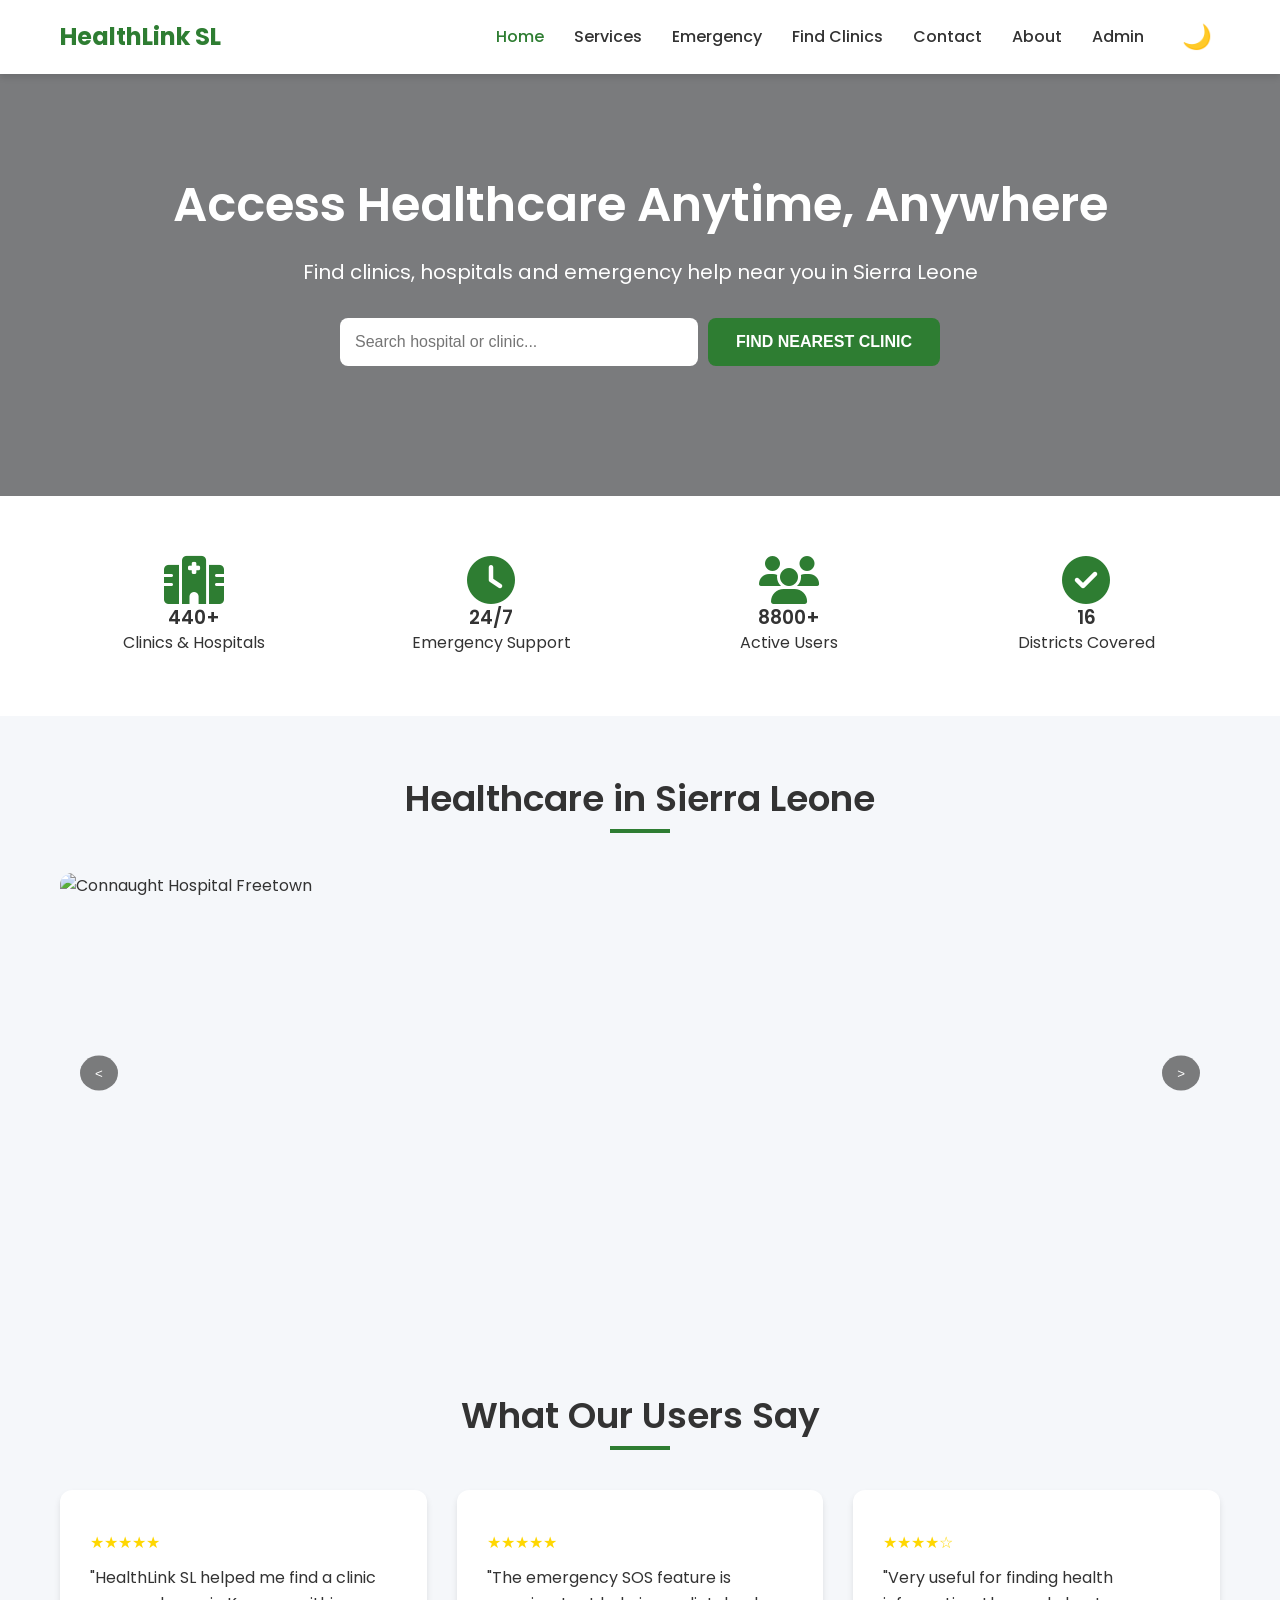
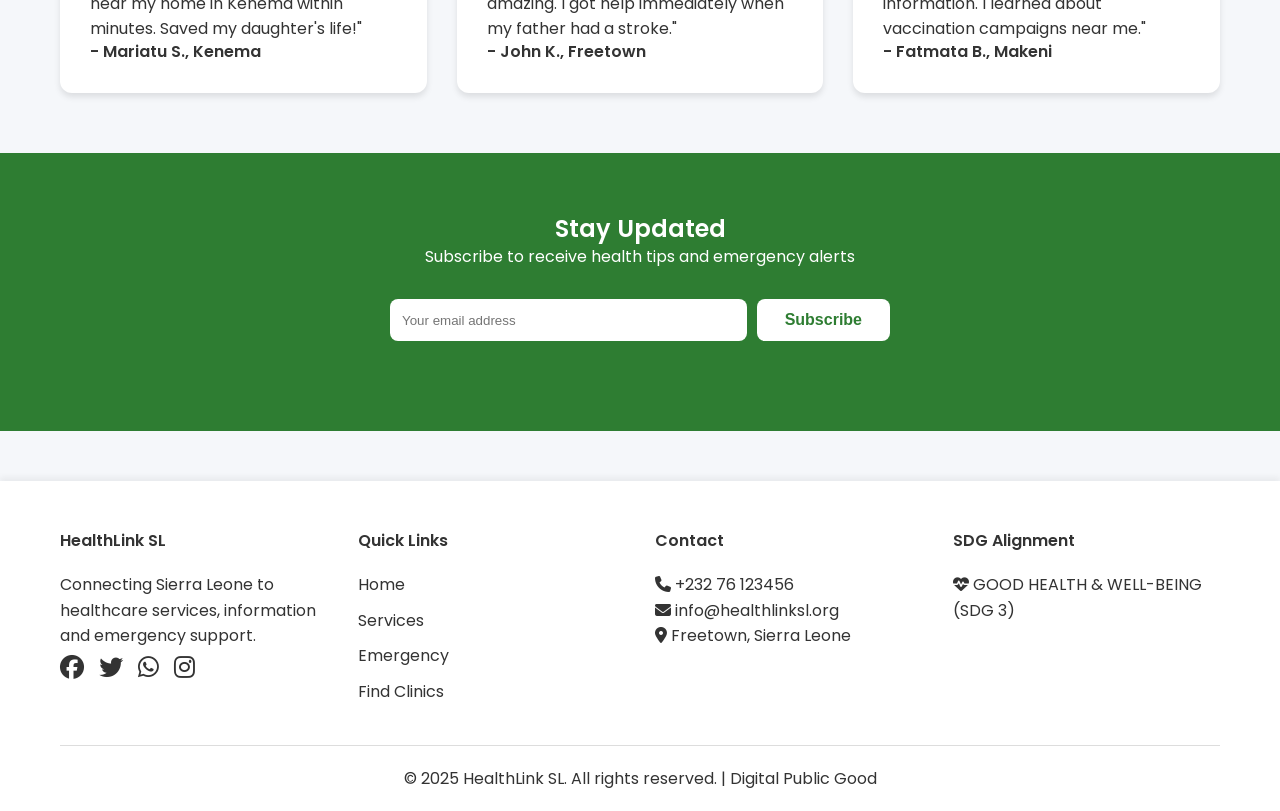
==== index.html @ 3e508c52 "Add files via upload" ====
<!DOCTYPE html>
<html lang="en">
<head>
    <meta charset="UTF-8">
    <meta name="viewport" content="width=device-width, initial-scale=1.0, viewport-fit=cover">
    <meta name="description" content="HealthLink SL - Connecting Sierra Leone to healthcare services anytime, anywhere">
    <meta name="theme-color" content="#2E7D32">
    <title>HealthLink SL | Healthcare Access in Sierra Leone</title>
    <link rel="stylesheet" href="css/style.css">
    <link rel="manifest" href="manifest.json">
    <link rel="apple-touch-icon" href="images/icons/icon-192x192.png">
    <!-- Font Awesome Icons -->
    <link rel="stylesheet" href="https://cdnjs.cloudflare.com/ajax/libs/font-awesome/6.4.0/css/all.min.css">
    <!-- Google Fonts -->
    <link href="https://fonts.googleapis.com/css2?family=Poppins:wght@300;400;500;600;700&family=Roboto:wght@300;400;500;700&display=swap" rel="stylesheet">
    <!-- Google Translate -->
   <script>
function googleTranslateElementInit() {
    new google.translate.TranslateElement({
        pageLanguage: 'en',
        includedLanguages: 'en,fr,ar,zh',
        layout: google.translate.TranslateElement.InlineLayout.SIMPLE
    }, 'google_translate_element');
}
</script>
<script src="//translate.google.com/translate_a/element.js?cb=googleTranslateElementInit"></script>
<!-- Register Service Worker for Offline Mode -->
<script>
if ('serviceWorker' in navigator) {
    navigator.serviceWorker.register('/service-worker.js')
        .then(reg => console.log('✅ Service Worker registered:', reg))
        .catch(err => console.log('❌ Service Worker error:', err));
}
</script>
<body>

<!-- Navigation Bar -->
<nav class="navbar">
    <div class="nav-container">
        <div class="logo">
            <img src="images/logo-placeholder.png" alt="HealthLink SL Logo" onerror="this.style.display='none'">
            <span style="color:#2E7D32;">HealthLink SL</span>
        </div>
        <div class="hamburger">
            <span></span>
            <span></span>
            <span></span>
        </div>
        <div class="nav-menu">
            <a href="index.html" class="active">Home</a>
            <a href="services.html">Services</a>
            <a href="emergency.html">Emergency</a>
            <a href="clinics.html">Find Clinics</a>
            <a href="contact.html">Contact</a>
            <a href="about.html">About</a>
            <a href="admin.html">Admin</a>
            <button class="dark-mode-toggle">🌙</button>
        </div>
    </div>
</nav>

<!-- Hero Section with Carousel -->
<section class="hero">
    <div class="container">
        <h1>Access Healthcare Anytime, Anywhere</h1>
        <p>Find clinics, hospitals and emergency help near you in Sierra Leone</p>
        <div class="search-box">
            <input type="text" placeholder="Search hospital or clinic..." id="heroSearch">
            <button class="btn btn-primary" onclick="window.location.href='clinics.html'">FIND NEAREST CLINIC</button>
        </div>
    </div>
</section>

<!-- Stats Counter Section -->
<section class="stats" style="padding: 60px 0; background: var(--bg-white);">
    <div class="container">
        <div class="stats-grid" style="display: grid; grid-template-columns: repeat(4, 1fr); gap: 30px; text-align: center;">
            <div class="stat-item">
                <i class="fas fa-hospital" style="font-size: 48px; color: #2E7D32;"></i>
                <h3 id="stat-clinics">500+</h3>
                <p>Clinics & Hospitals</p>
            </div>
            <div class="stat-item">
                <i class="fas fa-clock" style="font-size: 48px; color: #2E7D32;"></i>
                <h3>24/7</h3>
                <p>Emergency Support</p>
            </div>
            <div class="stat-item">
                <i class="fas fa-users" style="font-size: 48px; color: #2E7D32;"></i>
                <h3 id="stat-users">10K+</h3>
                <p>Active Users</p>
            </div>
            <div class="stat-item">
                <i class="fas fa-check-circle" style="font-size: 48px; color: #2E7D32;"></i>
                <h3>16</h3>
                <p>Districts Covered</p>
            </div>
        </div>
    </div>
</section>

<!-- Image Carousel / Slider -->
<section class="carousel-section" style="padding: 60px 0;">
    <div class="container">
        <h2 class="section-title">Healthcare in Sierra Leone</h2>
        <div class="carousel-container" style="position: relative; overflow: hidden; border-radius: 12px;">
            <div class="carousel-slides" style="display: flex; transition: transform 0.5s ease;">
                <img src="https://images.unsplash.com/photo-1584515933487-779824d29309?w=1200&h=500&fit=crop" alt="Connaught Hospital Freetown" style="width: 100%; min-width: 100%; height: 400px; object-fit: cover;">
                <img src="https://images.unsplash.com/photo-1579684385127-1ef15d508118?w=1200&h=500&fit=crop" alt="Doctor with patient" style="width: 100%; min-width: 100%; height: 400px; object-fit: cover;">
                <img src="https://images.unsplash.com/photo-1581056771107-24ca5f033842?w=1200&h=500&fit=crop" alt="Emergency response" style="width: 100%; min-width: 100%; height: 400px; object-fit: cover;">
            </div>
            <button class="carousel-prev" style="position: absolute; top: 50%; left: 20px; transform: translateY(-50%); background: rgba(0,0,0,0.5); color: white; border: none; padding: 10px 15px; cursor: pointer; border-radius: 50%;">&lt;</button>
            <button class="carousel-next" style="position: absolute; top: 50%; right: 20px; transform: translateY(-50%); background: rgba(0,0,0,0.5); color: white; border: none; padding: 10px 15px; cursor: pointer; border-radius: 50%;">&gt;</button>
        </div>
    </div>
</section>

<!-- Testimonials Section -->
<section class="testimonials" style="padding: 60px 0; background: var(--bg-light);">
    <div class="container">
        <h2 class="section-title">What Our Users Say</h2>
        <div class="testimonials-grid" style="display: grid; grid-template-columns: repeat(3, 1fr); gap: 30px;">
            <div class="testimonial-card" style="background: var(--bg-white); padding: 30px; border-radius: 12px; box-shadow: var(--shadow);">
                <div class="rating">★★★★★</div>
                <p>"HealthLink SL helped me find a clinic near my home in Kenema within minutes. Saved my daughter's life!"</p>
                <h4>- Mariatu S., Kenema</h4>
            </div>
            <div class="testimonial-card" style="background: var(--bg-white); padding: 30px; border-radius: 12px; box-shadow: var(--shadow);">
                <div class="rating">★★★★★</div>
                <p>"The emergency SOS feature is amazing. I got help immediately when my father had a stroke."</p>
                <h4>- John K., Freetown</h4>
            </div>
            <div class="testimonial-card" style="background: var(--bg-white); padding: 30px; border-radius: 12px; box-shadow: var(--shadow);">
                <div class="rating">★★★★☆</div>
                <p>"Very useful for finding health information. I learned about vaccination campaigns near me."</p>
                <h4>- Fatmata B., Makeni</h4>
            </div>
        </div>
    </div>
</section>

<!-- Newsletter Signup -->
<section class="newsletter" style="padding: 60px 0; background: var(--primary); color: white;">
    <div class="container" style="text-align: center;">
        <h2>Stay Updated</h2>
        <p>Subscribe to receive health tips and emergency alerts</p>
        <form id="newsletterForm" style="display: flex; max-width: 500px; margin: 30px auto; gap: 10px;">
            <input type="email" id="newsletterEmail" placeholder="Your email address" required style="flex: 1; padding: 12px; border: none; border-radius: 8px;">
            <button type="submit" class="btn btn-primary" style="background: white; color: var(--primary);">Subscribe</button>
        </form>
    </div>
</section>

<!-- Footer -->
<footer class="footer">
    <div class="container">
        <div class="footer-grid">
            <div>
                <h4>HealthLink SL</h4>
                <p>Connecting Sierra Leone to healthcare services, information and emergency support.</p>
                <div class="social-links">
                    <a href="#"><i class="fab fa-facebook"></i></a>
                    <a href="#"><i class="fab fa-twitter"></i></a>
                    <a href="#"><i class="fab fa-whatsapp"></i></a>
                    <a href="#"><i class="fab fa-instagram"></i></a>
                </div>
            </div>
            <div>
                <h4>Quick Links</h4>
                <a href="index.html">Home</a>
                <a href="services.html">Services</a>
                <a href="emergency.html">Emergency</a>
                <a href="clinics.html">Find Clinics</a>
            </div>
            <div>
                <h4>Contact</h4>
                <p><i class="fas fa-phone"></i> +232 76 123456</p>
                <p><i class="fas fa-envelope"></i> info@healthlinksl.org</p>
                <p><i class="fas fa-map-marker-alt"></i> Freetown, Sierra Leone</p>
            </div>
            <div>
                <h4>SDG Alignment</h4>
                <p><i class="fas fa-heartbeat"></i> GOOD HEALTH & WELL-BEING (SDG 3)</p>
                <div id="google_translate_element"></div>
            </div>
        </div>
        <div class="copyright">
            <p>&copy; 2025 HealthLink SL. All rights reserved. | Digital Public Good</p>
        </div>
    </div>
</footer>

<script src="js/main.js"></script>
<script>
    // Carousel functionality
    const slides = document.querySelector('.carousel-slides');
    const prevBtn = document.querySelector('.carousel-prev');
    const nextBtn = document.querySelector('.carousel-next');
    let currentIndex = 0;
    
    if (slides && prevBtn && nextBtn) {
        const totalSlides = slides.children.length;
        
        const updateCarousel = () => {
            slides.style.transform = `translateX(-${currentIndex * 100}%)`;
        };
        
        nextBtn.addEventListener('click', () => {
            currentIndex = (currentIndex + 1) % totalSlides;
            updateCarousel();
        });
        
        prevBtn.addEventListener('click', () => {
            currentIndex = (currentIndex - 1 + totalSlides) % totalSlides;
            updateCarousel();
        });
        
        // Auto slide every 5 seconds
        setInterval(() => {
            currentIndex = (currentIndex + 1) % totalSlides;
            updateCarousel();
        }, 5000);
    }
    
    // Newsletter form
    const newsletterForm = document.getElementById('newsletterForm');
    if (newsletterForm) {
        newsletterForm.addEventListener('submit', (e) => {
            e.preventDefault();
            const email = document.getElementById('newsletterEmail').value;
            if (validateEmail(email)) {
                alert('Thank you for subscribing! You will receive health updates.');
                newsletterForm.reset();
            } else {
                alert('Please enter a valid email address.');
            }
        });
    }
    
    // Animate stats counters
    const animateNumber = (element, target) => {
        let current = 0;
        const increment = target / 50;
        const timer = setInterval(() => {
            current += increment;
            if (current >= target) {
                element.textContent = target + '+';
                clearInterval(timer);
            } else {
                element.textContent = Math.floor(current) + '+';
            }
        }, 30);
    };
    
    // Trigger stats animation when in view
    const statsSection = document.querySelector('.stats');
    if (statsSection) {
        const observer = new IntersectionObserver((entries) => {
            entries.forEach(entry => {
                if (entry.isIntersecting) {
                    animateNumber(document.getElementById('stat-clinics'), 500);
                    animateNumber(document.getElementById('stat-users'), 10000);
                    observer.disconnect();
                }
            });
        });
        observer.observe(statsSection);
    }
</script>
</body>
</html>
---- css/style.css ----
/* ============================================
   HEALTHLINK SL - MAIN STYLESHEET
   Colors: Primary Green #2E7D32 | Emergency Red #D62828 | Neutral #333
   Responsive: Desktop (1024px+) | Tablet (768-1023px) | Mobile (375-767px)
   ============================================ */

/* ========== RESET & BASE ========== */
* {
    margin: 0;
    padding: 0;
    box-sizing: border-box;
}

:root {
    --primary: #2E7D32;
    --primary-dark: #1B5E20;
    --primary-light: #4CAF50;
    --emergency: #D62828;
    --emergency-dark: #B71C1C;
    --text: #333333;
    --text-light: #666666;
    --bg-light: #F5F7FA;
    --bg-white: #FFFFFF;
    --shadow: 0 4px 6px rgba(0,0,0,0.1);
    --shadow-hover: 0 10px 20px rgba(0,0,0,0.15);
    --transition: all 0.3s ease;
}

/* Dark Mode Variables */
[data-theme="dark"] {
    --primary: #4CAF50;
    --primary-dark: #2E7D32;
    --text: #F5F5F5;
    --text-light: #CCCCCC;
    --bg-light: #1a1a2e;
    --bg-white: #16213e;
    --shadow: 0 4px 6px rgba(0,0,0,0.3);
}

body {
    font-family: 'Poppins', 'Roboto', sans-serif;
    color: var(--text);
    background-color: var(--bg-light);
    line-height: 1.6;
    transition: var(--transition);
}

h1, h2, h3, h4 {
    font-weight: 600;
    line-height: 1.3;
}

a {
    text-decoration: none;
    color: inherit;
}

.container {
    max-width: 1200px;
    margin: 0 auto;
    padding: 0 20px;
}

/* ========== SCROLL PROGRESS BAR ========== */
.progress-bar {
    position: fixed;
    top: 0;
    left: 0;
    width: 0%;
    height: 4px;
    background: var(--emergency);
    z-index: 10000;
    transition: width 0.1s;
}

/* ========== BACK TO TOP BUTTON ========== */
.back-to-top {
    position: fixed;
    bottom: 30px;
    right: 30px;
    width: 50px;
    height: 50px;
    background: var(--primary);
    color: white;
    border: none;
    border-radius: 50%;
    cursor: pointer;
    display: none;
    align-items: center;
    justify-content: center;
    font-size: 24px;
    z-index: 999;
    box-shadow: var(--shadow);
    transition: var(--transition);
}

.back-to-top:hover {
    background: var(--primary-dark);
    transform: translateY(-3px);
}

/* ========== DARK MODE TOGGLE ========== */
.dark-mode-toggle {
    background: none;
    border: none;
    font-size: 24px;
    cursor: pointer;
    padding: 8px;
    border-radius: 50%;
    transition: var(--transition);
}

.dark-mode-toggle:hover {
    background: rgba(0,0,0,0.1);
}

/* ========== NAVIGATION ========== */
.navbar {
    background: var(--bg-white);
    box-shadow: var(--shadow);
    position: sticky;
    top: 0;
    z-index: 1000;
}

.nav-container {
    display: flex;
    justify-content: space-between;
    align-items: center;
    padding: 15px 20px;
    max-width: 1200px;
    margin: 0 auto;
}

.logo {
    font-size: 24px;
    font-weight: 700;
    color: var(--primary);
}

.logo img {
    max-height: 50px;
    width: auto;
}

.nav-menu {
    display: flex;
    gap: 30px;
    align-items: center;
}

.nav-menu a {
    font-weight: 500;
    transition: var(--transition);
}

.nav-menu a:hover,
.nav-menu a.active {
    color: var(--primary);
}

/* Hamburger Menu - Mobile */
.hamburger {
    display: none;
    flex-direction: column;
    cursor: pointer;
    gap: 5px;
}

.hamburger span {
    width: 25px;
    height: 3px;
    background: var(--text);
    transition: var(--transition);
}

/* ========== BUTTONS ========== */
.btn {
    display: inline-block;
    padding: 12px 28px;
    border-radius: 8px;
    font-weight: 600;
    text-align: center;
    transition: var(--transition);
    cursor: pointer;
    border: none;
    font-size: 16px;
}

.btn-primary {
    background: var(--primary);
    color: white;
}

.btn-primary:hover {
    background: var(--primary-dark);
    transform: translateY(-2px);
}

.btn-emergency {
    background: var(--emergency);
    color: white;
    animation: pulse 1.5s infinite;
}

.btn-emergency:hover {
    background: var(--emergency-dark);
    transform: scale(1.05);
}

.btn-outline {
    border: 2px solid var(--primary);
    background: transparent;
    color: var(--primary);
}

@keyframes pulse {
    0% { transform: scale(1); }
    50% { transform: scale(1.05); }
    100% { transform: scale(1); }
}

/* ========== HERO SECTION ========== */
.hero {
    background: linear-gradient(rgba(0,0,0,0.5), rgba(0,0,0,0.5)), url('../images/hero-bg.jpg');
    background-size: cover;
    background-position: center;
    color: white;
    padding: 100px 0;
    text-align: center;
}

.hero h1 {
    font-size: 48px;
    margin-bottom: 20px;
    animation: fadeInUp 0.8s ease;
}

.hero p {
    font-size: 20px;
    margin-bottom: 30px;
}

.search-box {
    display: flex;
    max-width: 600px;
    margin: 30px auto;
    gap: 10px;
}

.search-box input {
    flex: 1;
    padding: 15px;
    border: none;
    border-radius: 8px;
    font-size: 16px;
}

@keyframes fadeInUp {
    from {
        opacity: 0;
        transform: translateY(30px);
    }
    to {
        opacity: 1;
        transform: translateY(0);
    }
}

/* ========== SERVICES CARDS ========== */
.section-title {
    text-align: center;
    font-size: 36px;
    margin-bottom: 50px;
    position: relative;
}

.section-title::after {
    content: '';
    position: absolute;
    bottom: -10px;
    left: 50%;
    transform: translateX(-50%);
    width: 60px;
    height: 4px;
    background: var(--primary);
}

.services-grid {
    display: grid;
    grid-template-columns: repeat(3, 1fr);
    gap: 30px;
    margin: 50px 0;
}

.service-card {
    background: var(--bg-white);
    border-radius: 12px;
    padding: 30px;
    text-align: center;
    transition: var(--transition);
    box-shadow: var(--shadow);
}

.service-card:hover {
    transform: translateY(-10px);
    box-shadow: var(--shadow-hover);
}

.service-card i {
    font-size: 48px;
    color: var(--primary);
    margin-bottom: 20px;
}

.service-card h3 {
    font-size: 22px;
    margin-bottom: 15px;
}

.rating {
    color: #FFD700;
    margin: 10px 0;
}

.tooltip {
    position: relative;
    display: inline-block;
}

.tooltip .tooltip-text {
    visibility: hidden;
    background: var(--primary);
    color: white;
    text-align: center;
    padding: 5px 10px;
    border-radius: 6px;
    position: absolute;
    bottom: 100%;
    left: 50%;
    transform: translateX(-50%);
    white-space: nowrap;
    z-index: 1;
}

.tooltip:hover .tooltip-text {
    visibility: visible;
}

/* ========== FORM STYLES ========== */
.form-group {
    margin-bottom: 20px;
}

.form-group label {
    display: block;
    margin-bottom: 8px;
    font-weight: 500;
}

.form-group input,
.form-group select,
.form-group textarea {
    width: 100%;
    padding: 12px;
    border: 1px solid #ddd;
    border-radius: 8px;
    font-size: 16px;
    background: var(--bg-white);
    color: var(--text);
}

.form-group textarea {
    resize: vertical;
}

.char-counter {
    font-size: 12px;
    color: var(--text-light);
    text-align: right;
    margin-top: 5px;
}

/* ========== MODAL ========== */
.modal {
    display: none;
    position: fixed;
    top: 0;
    left: 0;
    width: 100%;
    height: 100%;
    background: rgba(0,0,0,0.7);
    z-index: 2000;
    justify-content: center;
    align-items: center;
}

.modal-content {
    background: var(--bg-white);
    padding: 30px;
    border-radius: 12px;
    max-width: 500px;
    width: 90%;
    max-height: 80vh;
    overflow-y: auto;
}

.modal-close {
    float: right;
    font-size: 24px;
    cursor: pointer;
}

/* ========== CLINIC CARDS ========== */
.clinic-grid {
    display: grid;
    grid-template-columns: repeat(auto-fill, minmax(350px, 1fr));
    gap: 25px;
    margin: 30px 0;
}

.clinic-card {
    background: var(--bg-white);
    border-radius: 12px;
    overflow: hidden;
    box-shadow: var(--shadow);
    transition: var(--transition);
}

.clinic-card:hover {
    transform: translateY(-5px);
    box-shadow: var(--shadow-hover);
}

.clinic-card img {
    width: 100%;
    height: 200px;
    object-fit: cover;
}

.clinic-info {
    padding: 20px;
}

.clinic-info h3 {
    margin-bottom: 10px;
}

.clinic-info p {
    margin-bottom: 8px;
    display: flex;
    align-items: center;
    gap: 8px;
}

.distance {
    font-size: 14px;
    color: var(--primary);
    font-weight: 500;
}

.verified-badge {
    color: var(--primary);
    font-size: 12px;
    margin-left: 8px;
}

/* ========== FILTERS ========== */
.filter-bar {
    display: flex;
    flex-wrap: wrap;
    gap: 15px;
    margin: 20px 0;
    justify-content: center;
}

.filter-btn {
    padding: 8px 20px;
    border: 1px solid var(--primary);
    background: transparent;
    border-radius: 30px;
    cursor: pointer;
    transition: var(--transition);
}

.filter-btn.active,
.filter-btn:hover {
    background: var(--primary);
    color: white;
}

/* ========== FOOTER ========== */
.footer {
    background: var(--bg-white);
    padding: 50px 0 20px;
    margin-top: 50px;
    box-shadow: 0 -4px 6px rgba(0,0,0,0.05);
}

.footer-grid {
    display: grid;
    grid-template-columns: repeat(4, 1fr);
    gap: 30px;
    margin-bottom: 30px;
}

.footer h4 {
    margin-bottom: 20px;
}

.footer a {
    display: block;
    margin-bottom: 10px;
    transition: var(--transition);
}

.footer a:hover {
    color: var(--primary);
}

.social-links {
    display: flex;
    gap: 15px;
}

.social-links a {
    font-size: 24px;
}

.copyright {
    text-align: center;
    padding-top: 20px;
    border-top: 1px solid #ddd;
}

/* ========== COOKIE CONSENT ========== */
.cookie-consent {
    position: fixed;
    bottom: 20px;
    left: 20px;
    right: 20px;
    background: var(--bg-white);
    padding: 15px 20px;
    border-radius: 12px;
    box-shadow: var(--shadow-hover);
    display: none;
    z-index: 1000;
    flex-wrap: wrap;
    justify-content: space-between;
    align-items: center;
}

/* ========== RESPONSIVE DESIGN ========== */
/* Tablet Layout (768px - 1023px) */
@media (max-width: 1023px) {
    .services-grid {
        grid-template-columns: repeat(2, 1fr);
    }
    
    .footer-grid {
        grid-template-columns: repeat(2, 1fr);
    }
    
    .hero h1 {
        font-size: 36px;
    }
}

/* Mobile Layout (375px - 767px) */
@media (max-width: 767px) {
    .hamburger {
        display: flex;
    }
    
    .nav-menu {
        position: fixed;
        left: -100%;
        top: 70px;
        flex-direction: column;
        background: var(--bg-white);
        width: 100%;
        text-align: center;
        padding: 30px 0;
        transition: 0.3s;
        box-shadow: var(--shadow);
    }
    
    .nav-menu.active {
        left: 0;
    }
    
    .services-grid {
        grid-template-columns: 1fr;
    }
    
    .footer-grid {
        grid-template-columns: 1fr;
        text-align: center;
    }
    
    .social-links {
        justify-content: center;
    }
    
    .hero h1 {
        font-size: 28px;
    }
    
    .hero p {
        font-size: 16px;
    }
    
    .search-box {
        flex-direction: column;
    }
    
    .clinic-grid {
        grid-template-columns: 1fr;
    }
    
    .filter-bar {
        gap: 10px;
    }
    
    .filter-btn {
        padding: 6px 15px;
        font-size: 12px;
    }
}

/* Tablet Specific */
@media (min-width: 768px) and (max-width: 1023px) {
    .clinic-grid {
        grid-template-columns: repeat(2, 1fr);
    }
}
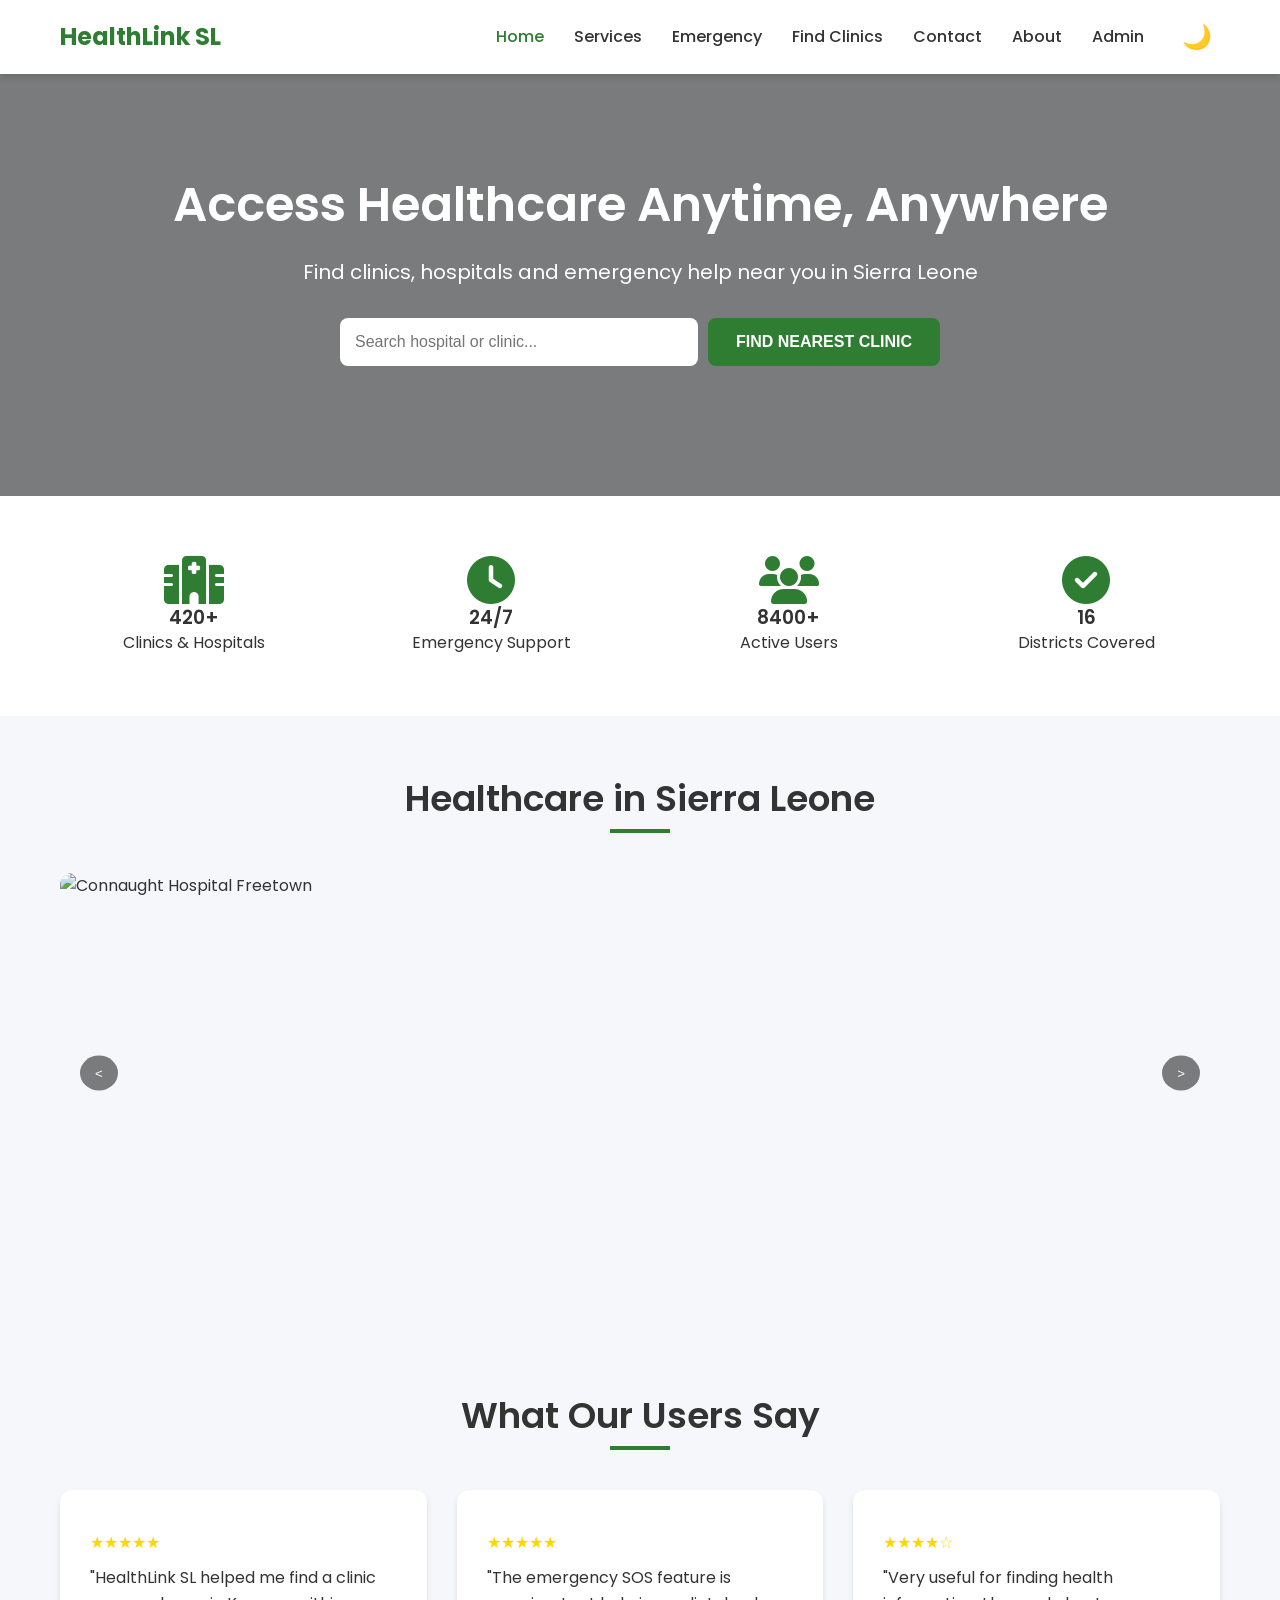
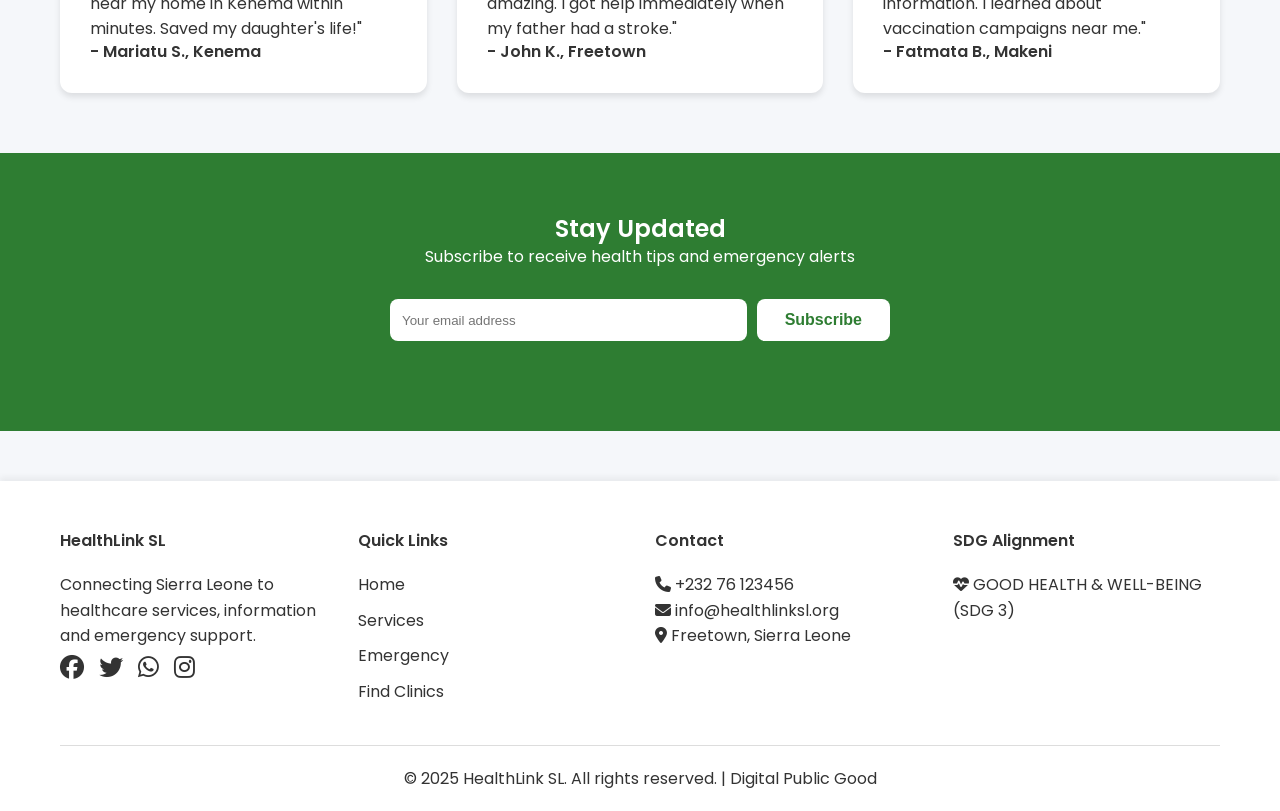
==== commit 8dc0cd19: "Add files via upload" ====
--- a/index.html
+++ b/index.html
@@ -9,37 +9,25 @@
     <link rel="stylesheet" href="css/style.css">
     <link rel="manifest" href="manifest.json">
     <link rel="apple-touch-icon" href="images/icons/icon-192x192.png">
-    <!-- Font Awesome Icons -->
     <link rel="stylesheet" href="https://cdnjs.cloudflare.com/ajax/libs/font-awesome/6.4.0/css/all.min.css">
-    <!-- Google Fonts -->
     <link href="https://fonts.googleapis.com/css2?family=Poppins:wght@300;400;500;600;700&family=Roboto:wght@300;400;500;700&display=swap" rel="stylesheet">
-    <!-- Google Translate -->
-   <script>
-function googleTranslateElementInit() {
-    new google.translate.TranslateElement({
-        pageLanguage: 'en',
-        includedLanguages: 'en,fr,ar,zh',
-        layout: google.translate.TranslateElement.InlineLayout.SIMPLE
-    }, 'google_translate_element');
-}
-</script>
-<script src="//translate.google.com/translate_a/element.js?cb=googleTranslateElementInit"></script>
-<!-- Register Service Worker for Offline Mode -->
-<script>
-if ('serviceWorker' in navigator) {
-    navigator.serviceWorker.register('/service-worker.js')
-        .then(reg => console.log('✅ Service Worker registered:', reg))
-        .catch(err => console.log('❌ Service Worker error:', err));
-}
-</script>
+    <script>
+    function googleTranslateElementInit() {
+        new google.translate.TranslateElement({
+            pageLanguage: 'en',
+            includedLanguages: 'en,fr,ar,zh',
+            layout: google.translate.TranslateElement.InlineLayout.SIMPLE
+        }, 'google_translate_element');
+    }
+    </script>
+    <script src="//translate.google.com/translate_a/element.js?cb=googleTranslateElementInit"></script>
+</head>
 <body>
 
-<!-- Navigation Bar -->
 <nav class="navbar">
     <div class="nav-container">
         <div class="logo">
-            <img src="images/logo-placeholder.png" alt="HealthLink SL Logo" onerror="this.style.display='none'">
-            <span style="color:#2E7D32;">HealthLink SL</span>
+            <span style="color:#2E7D32; font-size: 24px; font-weight: 700;">HealthLink SL</span>
         </div>
         <div class="hamburger">
             <span></span>
@@ -59,7 +47,6 @@
     </div>
 </nav>
 
-<!-- Hero Section with Carousel -->
 <section class="hero">
     <div class="container">
         <h1>Access Healthcare Anytime, Anywhere</h1>
@@ -71,7 +58,6 @@
     </div>
 </section>
 
-<!-- Stats Counter Section -->
 <section class="stats" style="padding: 60px 0; background: var(--bg-white);">
     <div class="container">
         <div class="stats-grid" style="display: grid; grid-template-columns: repeat(4, 1fr); gap: 30px; text-align: center;">
@@ -99,15 +85,14 @@
     </div>
 </section>
 
-<!-- Image Carousel / Slider -->
 <section class="carousel-section" style="padding: 60px 0;">
     <div class="container">
         <h2 class="section-title">Healthcare in Sierra Leone</h2>
         <div class="carousel-container" style="position: relative; overflow: hidden; border-radius: 12px;">
             <div class="carousel-slides" style="display: flex; transition: transform 0.5s ease;">
-                <img src="https://images.unsplash.com/photo-1584515933487-779824d29309?w=1200&h=500&fit=crop" alt="Connaught Hospital Freetown" style="width: 100%; min-width: 100%; height: 400px; object-fit: cover;">
-                <img src="https://images.unsplash.com/photo-1579684385127-1ef15d508118?w=1200&h=500&fit=crop" alt="Doctor with patient" style="width: 100%; min-width: 100%; height: 400px; object-fit: cover;">
-                <img src="https://images.unsplash.com/photo-1581056771107-24ca5f033842?w=1200&h=500&fit=crop" alt="Emergency response" style="width: 100%; min-width: 100%; height: 400px; object-fit: cover;">
+                <img src="https://images.unsplash.com/photo-1584515933487-779824d29309?w=1200&h=400&fit=crop" alt="Connaught Hospital Freetown" style="width: 100%; min-width: 100%; height: 400px; object-fit: cover;">
+                <img src="https://images.unsplash.com/photo-1579684385127-1ef15d508118?w=1200&h=400&fit=crop" alt="Doctor with patient" style="width: 100%; min-width: 100%; height: 400px; object-fit: cover;">
+                <img src="https://images.unsplash.com/photo-1581056771107-24ca5f033842?w=1200&h=400&fit=crop" alt="Emergency response" style="width: 100%; min-width: 100%; height: 400px; object-fit: cover;">
             </div>
             <button class="carousel-prev" style="position: absolute; top: 50%; left: 20px; transform: translateY(-50%); background: rgba(0,0,0,0.5); color: white; border: none; padding: 10px 15px; cursor: pointer; border-radius: 50%;">&lt;</button>
             <button class="carousel-next" style="position: absolute; top: 50%; right: 20px; transform: translateY(-50%); background: rgba(0,0,0,0.5); color: white; border: none; padding: 10px 15px; cursor: pointer; border-radius: 50%;">&gt;</button>
@@ -115,7 +100,6 @@
     </div>
 </section>
 
-<!-- Testimonials Section -->
 <section class="testimonials" style="padding: 60px 0; background: var(--bg-light);">
     <div class="container">
         <h2 class="section-title">What Our Users Say</h2>
@@ -139,7 +123,6 @@
     </div>
 </section>
 
-<!-- Newsletter Signup -->
 <section class="newsletter" style="padding: 60px 0; background: var(--primary); color: white;">
     <div class="container" style="text-align: center;">
         <h2>Stay Updated</h2>
@@ -151,7 +134,6 @@
     </div>
 </section>
 
-<!-- Footer -->
 <footer class="footer">
     <div class="container">
         <div class="footer-grid">
@@ -200,22 +182,17 @@
     
     if (slides && prevBtn && nextBtn) {
         const totalSlides = slides.children.length;
-        
         const updateCarousel = () => {
             slides.style.transform = `translateX(-${currentIndex * 100}%)`;
         };
-        
         nextBtn.addEventListener('click', () => {
             currentIndex = (currentIndex + 1) % totalSlides;
             updateCarousel();
         });
-        
         prevBtn.addEventListener('click', () => {
             currentIndex = (currentIndex - 1 + totalSlides) % totalSlides;
             updateCarousel();
         });
-        
-        // Auto slide every 5 seconds
         setInterval(() => {
             currentIndex = (currentIndex + 1) % totalSlides;
             updateCarousel();
@@ -228,7 +205,8 @@
         newsletterForm.addEventListener('submit', (e) => {
             e.preventDefault();
             const email = document.getElementById('newsletterEmail').value;
-            if (validateEmail(email)) {
+            const emailRegex = /^[^\s@]+@([^\s@]+\.)+[^\s@]+$/;
+            if (emailRegex.test(email)) {
                 alert('Thank you for subscribing! You will receive health updates.');
                 newsletterForm.reset();
             } else {
@@ -252,7 +230,6 @@
         }, 30);
     };
     
-    // Trigger stats animation when in view
     const statsSection = document.querySelector('.stats');
     if (statsSection) {
         const observer = new IntersectionObserver((entries) => {
@@ -267,5 +244,30 @@
         observer.observe(statsSection);
     }
 </script>
+<!-- DARK MODE FIX -->
+<script>
+(function() {
+    const darkModeBtn = document.querySelector('.dark-mode-toggle');
+    if (!darkModeBtn) return;
+    function setTheme(theme) {
+        if (theme === 'dark') {
+            document.documentElement.setAttribute('data-theme', 'dark');
+            darkModeBtn.innerHTML = '☀️';
+            localStorage.setItem('darkMode', 'enabled');
+        } else {
+            document.documentElement.removeAttribute('data-theme');
+            darkModeBtn.innerHTML = '🌙';
+            localStorage.setItem('darkMode', 'disabled');
+        }
+    }
+    const savedMode = localStorage.getItem('darkMode');
+    setTheme(savedMode === 'enabled' ? 'dark' : 'light');
+    darkModeBtn.onclick = function(e) {
+        e.preventDefault();
+        const isDark = document.documentElement.getAttribute('data-theme') === 'dark';
+        setTheme(isDark ? 'light' : 'dark');
+    };
+})();
+</script>
 </body>
 </html>
--- a/css/style.css
+++ b/css/style.css
@@ -633,4 +633,44 @@
     .clinic-grid {
         grid-template-columns: repeat(2, 1fr);
     }
+}
+/* Mobile Menu Animation Fixes */
+.hamburger.active span:nth-child(1) {
+    transform: rotate(45deg) translate(5px, 5px);
+}
+
+.hamburger.active span:nth-child(2) {
+    opacity: 0;
+}
+
+.hamburger.active span:nth-child(3) {
+    transform: rotate(-45deg) translate(7px, -6px);
+}
+
+.hamburger span {
+    transition: all 0.3s ease;
+}
+
+/* Admin Panel Table Responsive Fix */
+@media (max-width: 768px) {
+    #clinicsTable {
+        overflow-x: scroll;
+        display: block;
+    }
+    
+    #clinicsTable table {
+        min-width: 600px;
+    }
+    
+    .filter-bar {
+        flex-wrap: wrap;
+    }
+    
+    .stats-grid {
+        grid-template-columns: repeat(2, 1fr) !important;
+    }
+    
+    .testimonials-grid {
+        grid-template-columns: 1fr !important;
+    }
 }
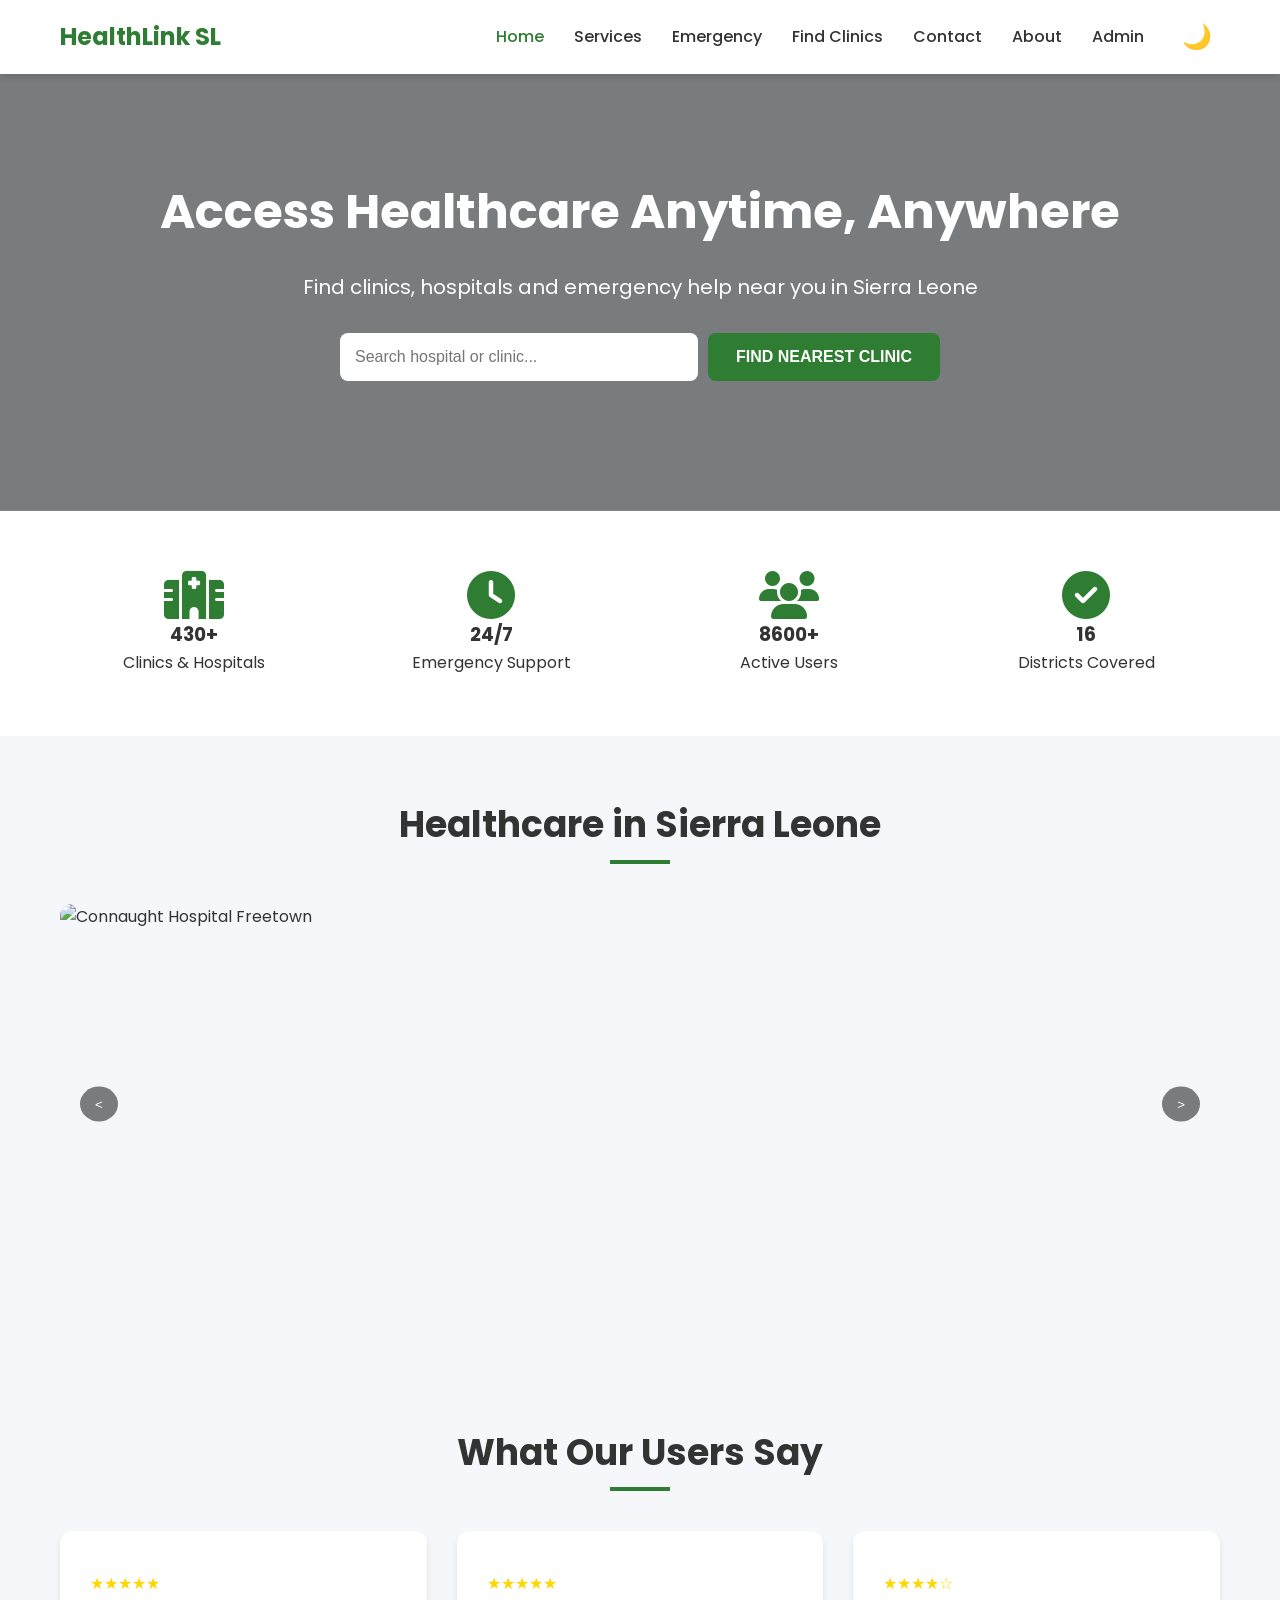
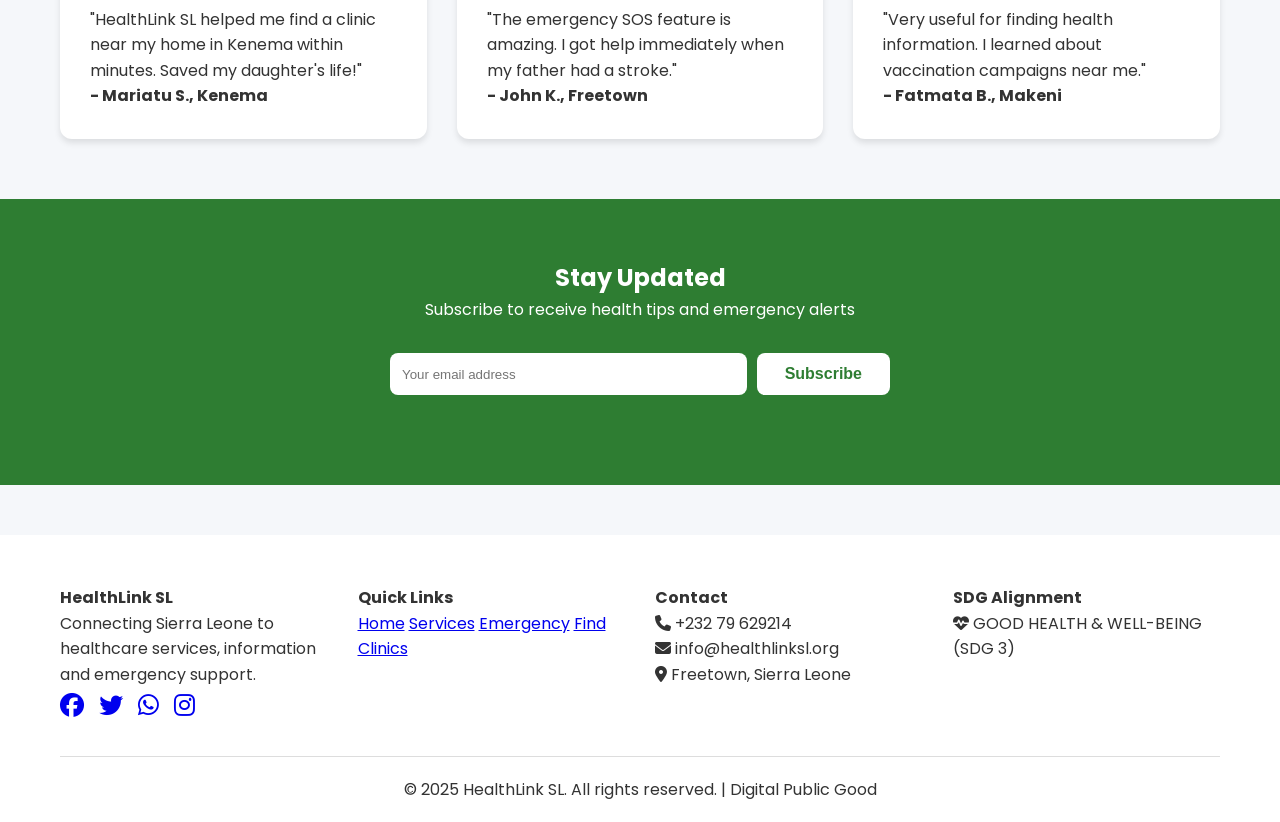
==== commit 15b8f531: "Add files via upload" ====
--- a/index.html
+++ b/index.html
@@ -156,7 +156,7 @@
             </div>
             <div>
                 <h4>Contact</h4>
-                <p><i class="fas fa-phone"></i> +232 76 123456</p>
+                <p><i class="fas fa-phone"></i> +232 79 629214</p>
                 <p><i class="fas fa-envelope"></i> info@healthlinksl.org</p>
                 <p><i class="fas fa-map-marker-alt"></i> Freetown, Sierra Leone</p>
             </div>
--- a/css/style.css
+++ b/css/style.css
@@ -1,10 +1,7 @@
 /* ============================================
    HEALTHLINK SL - MAIN STYLESHEET
-   Colors: Primary Green #2E7D32 | Emergency Red #D62828 | Neutral #333
-   Responsive: Desktop (1024px+) | Tablet (768-1023px) | Mobile (375-767px)
    ============================================ */
 
-/* ========== RESET & BASE ========== */
 * {
     margin: 0;
     padding: 0;
@@ -26,7 +23,6 @@
     --transition: all 0.3s ease;
 }
 
-/* Dark Mode Variables */
 [data-theme="dark"] {
     --primary: #4CAF50;
     --primary-dark: #2E7D32;
@@ -45,76 +41,13 @@
     transition: var(--transition);
 }
 
-h1, h2, h3, h4 {
-    font-weight: 600;
-    line-height: 1.3;
-}
-
-a {
-    text-decoration: none;
-    color: inherit;
-}
-
 .container {
     max-width: 1200px;
     margin: 0 auto;
     padding: 0 20px;
 }
 
-/* ========== SCROLL PROGRESS BAR ========== */
-.progress-bar {
-    position: fixed;
-    top: 0;
-    left: 0;
-    width: 0%;
-    height: 4px;
-    background: var(--emergency);
-    z-index: 10000;
-    transition: width 0.1s;
-}
-
-/* ========== BACK TO TOP BUTTON ========== */
-.back-to-top {
-    position: fixed;
-    bottom: 30px;
-    right: 30px;
-    width: 50px;
-    height: 50px;
-    background: var(--primary);
-    color: white;
-    border: none;
-    border-radius: 50%;
-    cursor: pointer;
-    display: none;
-    align-items: center;
-    justify-content: center;
-    font-size: 24px;
-    z-index: 999;
-    box-shadow: var(--shadow);
-    transition: var(--transition);
-}
-
-.back-to-top:hover {
-    background: var(--primary-dark);
-    transform: translateY(-3px);
-}
-
-/* ========== DARK MODE TOGGLE ========== */
-.dark-mode-toggle {
-    background: none;
-    border: none;
-    font-size: 24px;
-    cursor: pointer;
-    padding: 8px;
-    border-radius: 50%;
-    transition: var(--transition);
-}
-
-.dark-mode-toggle:hover {
-    background: rgba(0,0,0,0.1);
-}
-
-/* ========== NAVIGATION ========== */
+/* Navigation */
 .navbar {
     background: var(--bg-white);
     box-shadow: var(--shadow);
@@ -138,11 +71,6 @@
     color: var(--primary);
 }
 
-.logo img {
-    max-height: 50px;
-    width: auto;
-}
-
 .nav-menu {
     display: flex;
     gap: 30px;
@@ -152,6 +80,8 @@
 .nav-menu a {
     font-weight: 500;
     transition: var(--transition);
+    text-decoration: none;
+    color: var(--text);
 }
 
 .nav-menu a:hover,
@@ -159,7 +89,6 @@
     color: var(--primary);
 }
 
-/* Hamburger Menu - Mobile */
 .hamburger {
     display: none;
     flex-direction: column;
@@ -174,7 +103,17 @@
     transition: var(--transition);
 }
 
-/* ========== BUTTONS ========== */
+.hamburger.active span:nth-child(1) {
+    transform: rotate(45deg) translate(5px, 5px);
+}
+.hamburger.active span:nth-child(2) {
+    opacity: 0;
+}
+.hamburger.active span:nth-child(3) {
+    transform: rotate(-45deg) translate(7px, -6px);
+}
+
+/* Buttons */
 .btn {
     display: inline-block;
     padding: 12px 28px;
@@ -191,7 +130,6 @@
     background: var(--primary);
     color: white;
 }
-
 .btn-primary:hover {
     background: var(--primary-dark);
     transform: translateY(-2px);
@@ -202,7 +140,6 @@
     color: white;
     animation: pulse 1.5s infinite;
 }
-
 .btn-emergency:hover {
     background: var(--emergency-dark);
     transform: scale(1.05);
@@ -220,9 +157,19 @@
     100% { transform: scale(1); }
 }
 
-/* ========== HERO SECTION ========== */
+.dark-mode-toggle {
+    background: none;
+    border: none;
+    font-size: 24px;
+    cursor: pointer;
+    padding: 8px;
+    border-radius: 50%;
+    transition: var(--transition);
+}
+
+/* Hero */
 .hero {
-    background: linear-gradient(rgba(0,0,0,0.5), rgba(0,0,0,0.5)), url('../images/hero-bg.jpg');
+    background: linear-gradient(rgba(0,0,0,0.5), rgba(0,0,0,0.5)), url('https://images.unsplash.com/photo-1584515933487-779824d29309?w=1920&h=600&fit=crop');
     background-size: cover;
     background-position: center;
     color: white;
@@ -230,16 +177,8 @@
     text-align: center;
 }
 
-.hero h1 {
-    font-size: 48px;
-    margin-bottom: 20px;
-    animation: fadeInUp 0.8s ease;
-}
-
-.hero p {
-    font-size: 20px;
-    margin-bottom: 30px;
-}
+.hero h1 { font-size: 48px; margin-bottom: 20px; }
+.hero p { font-size: 20px; margin-bottom: 30px; }
 
 .search-box {
     display: flex;
@@ -247,7 +186,6 @@
     margin: 30px auto;
     gap: 10px;
 }
-
 .search-box input {
     flex: 1;
     padding: 15px;
@@ -256,25 +194,12 @@
     font-size: 16px;
 }
 
-@keyframes fadeInUp {
-    from {
-        opacity: 0;
-        transform: translateY(30px);
-    }
-    to {
-        opacity: 1;
-        transform: translateY(0);
-    }
-}
-
-/* ========== SERVICES CARDS ========== */
 .section-title {
     text-align: center;
     font-size: 36px;
     margin-bottom: 50px;
     position: relative;
 }
-
 .section-title::after {
     content: '';
     position: absolute;
@@ -301,66 +226,22 @@
     transition: var(--transition);
     box-shadow: var(--shadow);
 }
-
 .service-card:hover {
     transform: translateY(-10px);
     box-shadow: var(--shadow-hover);
 }
-
 .service-card i {
     font-size: 48px;
     color: var(--primary);
     margin-bottom: 20px;
 }
 
-.service-card h3 {
-    font-size: 22px;
-    margin-bottom: 15px;
-}
-
-.rating {
-    color: #FFD700;
-    margin: 10px 0;
-}
-
-.tooltip {
-    position: relative;
-    display: inline-block;
-}
-
-.tooltip .tooltip-text {
-    visibility: hidden;
-    background: var(--primary);
-    color: white;
-    text-align: center;
-    padding: 5px 10px;
-    border-radius: 6px;
-    position: absolute;
-    bottom: 100%;
-    left: 50%;
-    transform: translateX(-50%);
-    white-space: nowrap;
-    z-index: 1;
-}
-
-.tooltip:hover .tooltip-text {
-    visibility: visible;
-}
-
-/* ========== FORM STYLES ========== */
-.form-group {
-    margin-bottom: 20px;
-}
-
-.form-group label {
-    display: block;
-    margin-bottom: 8px;
-    font-weight: 500;
-}
-
-.form-group input,
-.form-group select,
-.form-group textarea {
+.rating { color: #FFD700; margin: 10px 0; }
+
+/* Forms */
+.form-group { margin-bottom: 20px; }
+.form-group label { display: block; margin-bottom: 8px; font-weight: 500; }
+.form-group input, .form-group select, .form-group textarea {
     width: 100%;
     padding: 12px;
     border: 1px solid #ddd;
@@ -370,18 +251,7 @@
     color: var(--text);
 }
 
-.form-group textarea {
-    resize: vertical;
-}
-
-.char-counter {
-    font-size: 12px;
-    color: var(--text-light);
-    text-align: right;
-    margin-top: 5px;
-}
-
-/* ========== MODAL ========== */
+/* Modal */
 .modal {
     display: none;
     position: fixed;
@@ -394,7 +264,6 @@
     justify-content: center;
     align-items: center;
 }
-
 .modal-content {
     background: var(--bg-white);
     padding: 30px;
@@ -404,21 +273,19 @@
     max-height: 80vh;
     overflow-y: auto;
 }
-
 .modal-close {
     float: right;
     font-size: 24px;
     cursor: pointer;
 }
 
-/* ========== CLINIC CARDS ========== */
+/* Clinic Cards */
 .clinic-grid {
     display: grid;
     grid-template-columns: repeat(auto-fill, minmax(350px, 1fr));
     gap: 25px;
     margin: 30px 0;
 }
-
 .clinic-card {
     background: var(--bg-white);
     border-radius: 12px;
@@ -426,46 +293,18 @@
     box-shadow: var(--shadow);
     transition: var(--transition);
 }
-
 .clinic-card:hover {
     transform: translateY(-5px);
     box-shadow: var(--shadow-hover);
 }
-
 .clinic-card img {
     width: 100%;
     height: 200px;
     object-fit: cover;
 }
-
-.clinic-info {
-    padding: 20px;
-}
-
-.clinic-info h3 {
-    margin-bottom: 10px;
-}
-
-.clinic-info p {
-    margin-bottom: 8px;
-    display: flex;
-    align-items: center;
-    gap: 8px;
-}
-
-.distance {
-    font-size: 14px;
-    color: var(--primary);
-    font-weight: 500;
-}
-
-.verified-badge {
-    color: var(--primary);
-    font-size: 12px;
-    margin-left: 8px;
-}
-
-/* ========== FILTERS ========== */
+.clinic-info { padding: 20px; }
+.distance { font-size: 14px; color: var(--primary); font-weight: 500; }
+
 .filter-bar {
     display: flex;
     flex-wrap: wrap;
@@ -473,105 +312,43 @@
     margin: 20px 0;
     justify-content: center;
 }
-
 .filter-btn {
     padding: 8px 20px;
     border: 1px solid var(--primary);
     background: transparent;
     border-radius: 30px;
     cursor: pointer;
-    transition: var(--transition);
-}
-
-.filter-btn.active,
-.filter-btn:hover {
+}
+.filter-btn.active, .filter-btn:hover {
     background: var(--primary);
     color: white;
 }
 
-/* ========== FOOTER ========== */
+/* Footer */
 .footer {
     background: var(--bg-white);
     padding: 50px 0 20px;
     margin-top: 50px;
-    box-shadow: 0 -4px 6px rgba(0,0,0,0.05);
-}
-
+}
 .footer-grid {
     display: grid;
     grid-template-columns: repeat(4, 1fr);
     gap: 30px;
     margin-bottom: 30px;
 }
-
-.footer h4 {
-    margin-bottom: 20px;
-}
-
-.footer a {
-    display: block;
-    margin-bottom: 10px;
-    transition: var(--transition);
-}
-
-.footer a:hover {
-    color: var(--primary);
-}
-
-.social-links {
-    display: flex;
-    gap: 15px;
-}
-
-.social-links a {
-    font-size: 24px;
-}
-
-.copyright {
-    text-align: center;
-    padding-top: 20px;
-    border-top: 1px solid #ddd;
-}
-
-/* ========== COOKIE CONSENT ========== */
-.cookie-consent {
-    position: fixed;
-    bottom: 20px;
-    left: 20px;
-    right: 20px;
-    background: var(--bg-white);
-    padding: 15px 20px;
-    border-radius: 12px;
-    box-shadow: var(--shadow-hover);
-    display: none;
-    z-index: 1000;
-    flex-wrap: wrap;
-    justify-content: space-between;
-    align-items: center;
-}
-
-/* ========== RESPONSIVE DESIGN ========== */
-/* Tablet Layout (768px - 1023px) */
+.social-links { display: flex; gap: 15px; }
+.social-links a { font-size: 24px; }
+.copyright { text-align: center; padding-top: 20px; border-top: 1px solid #ddd; }
+
+/* Responsive */
 @media (max-width: 1023px) {
-    .services-grid {
-        grid-template-columns: repeat(2, 1fr);
-    }
-    
-    .footer-grid {
-        grid-template-columns: repeat(2, 1fr);
-    }
-    
-    .hero h1 {
-        font-size: 36px;
-    }
-}
-
-/* Mobile Layout (375px - 767px) */
+    .services-grid { grid-template-columns: repeat(2, 1fr); }
+    .footer-grid { grid-template-columns: repeat(2, 1fr); }
+    .hero h1 { font-size: 36px; }
+}
+
 @media (max-width: 767px) {
-    .hamburger {
-        display: flex;
-    }
-    
+    .hamburger { display: flex; }
     .nav-menu {
         position: fixed;
         left: -100%;
@@ -584,93 +361,109 @@
         transition: 0.3s;
         box-shadow: var(--shadow);
     }
+    .nav-menu.active { left: 0; }
+    .services-grid { grid-template-columns: 1fr; }
+    .footer-grid { grid-template-columns: 1fr; text-align: center; }
+    .social-links { justify-content: center; }
+    .hero h1 { font-size: 28px; }
+    .hero p { font-size: 16px; }
+    .search-box { flex-direction: column; }
+    .clinic-grid { grid-template-columns: 1fr; }
+    .stats-grid { grid-template-columns: repeat(2, 1fr) !important; }
+    .testimonials-grid { grid-template-columns: 1fr !important; }
+}
+
+@media (min-width: 768px) and (max-width: 1023px) {
+    .clinic-grid { grid-template-columns: repeat(2, 1fr); }
+}
+/* ========== MOBILE MENU STYLES - FIXED ========== */
+.hamburger {
+    display: none;
+    flex-direction: column;
+    cursor: pointer;
+    gap: 5px;
+    z-index: 1001;
+}
+
+.hamburger span {
+    width: 25px;
+    height: 3px;
+    background: var(--text);
+    transition: all 0.3s ease;
+}
+
+.hamburger.active span:nth-child(1) {
+    transform: rotate(45deg) translate(5px, 5px);
+}
+
+.hamburger.active span:nth-child(2) {
+    opacity: 0;
+}
+
+.hamburger.active span:nth-child(3) {
+    transform: rotate(-45deg) translate(7px, -6px);
+}
+
+.nav-menu {
+    display: flex;
+    gap: 30px;
+    align-items: center;
+    transition: all 0.3s ease;
+}
+
+/* Mobile Layout (375px - 767px) */
+@media (max-width: 767px) {
+    .hamburger {
+        display: flex;
+    }
+    
+    .nav-menu {
+        position: fixed;
+        left: -100%;
+        top: 70px;
+        flex-direction: column;
+        background: var(--bg-white);
+        width: 100%;
+        text-align: center;
+        padding: 30px 0;
+        transition: 0.3s ease-in-out;
+        box-shadow: var(--shadow);
+        z-index: 1000;
+        gap: 20px;
+    }
     
     .nav-menu.active {
         left: 0;
     }
     
-    .services-grid {
-        grid-template-columns: 1fr;
+    .nav-menu a, .nav-menu button {
+        padding: 12px 0;
+        width: 100%;
+    }
+}
+
+/* Tablet Layout (768px - 1023px) */
+@media (min-width: 768px) and (max-width: 1023px) {
+    .hamburger {
+        display: flex;
     }
     
-    .footer-grid {
-        grid-template-columns: 1fr;
+    .nav-menu {
+        position: fixed;
+        left: -100%;
+        top: 70px;
+        flex-direction: column;
+        background: var(--bg-white);
+        width: 80%;
         text-align: center;
+        padding: 30px 0;
+        transition: 0.3s ease-in-out;
+        box-shadow: var(--shadow);
+        z-index: 1000;
+        gap: 20px;
     }
     
-    .social-links {
-        justify-content: center;
-    }
-    
-    .hero h1 {
-        font-size: 28px;
-    }
-    
-    .hero p {
-        font-size: 16px;
-    }
-    
-    .search-box {
-        flex-direction: column;
-    }
-    
-    .clinic-grid {
-        grid-template-columns: 1fr;
-    }
-    
-    .filter-bar {
-        gap: 10px;
-    }
-    
-    .filter-btn {
-        padding: 6px 15px;
-        font-size: 12px;
-    }
-}
-
-/* Tablet Specific */
-@media (min-width: 768px) and (max-width: 1023px) {
-    .clinic-grid {
-        grid-template-columns: repeat(2, 1fr);
-    }
-}
-/* Mobile Menu Animation Fixes */
-.hamburger.active span:nth-child(1) {
-    transform: rotate(45deg) translate(5px, 5px);
-}
-
-.hamburger.active span:nth-child(2) {
-    opacity: 0;
-}
-
-.hamburger.active span:nth-child(3) {
-    transform: rotate(-45deg) translate(7px, -6px);
-}
-
-.hamburger span {
-    transition: all 0.3s ease;
-}
-
-/* Admin Panel Table Responsive Fix */
-@media (max-width: 768px) {
-    #clinicsTable {
-        overflow-x: scroll;
-        display: block;
-    }
-    
-    #clinicsTable table {
-        min-width: 600px;
-    }
-    
-    .filter-bar {
-        flex-wrap: wrap;
-    }
-    
-    .stats-grid {
-        grid-template-columns: repeat(2, 1fr) !important;
-    }
-    
-    .testimonials-grid {
-        grid-template-columns: 1fr !important;
+    .nav-menu.active {
+        left: 0;
     }
 }
